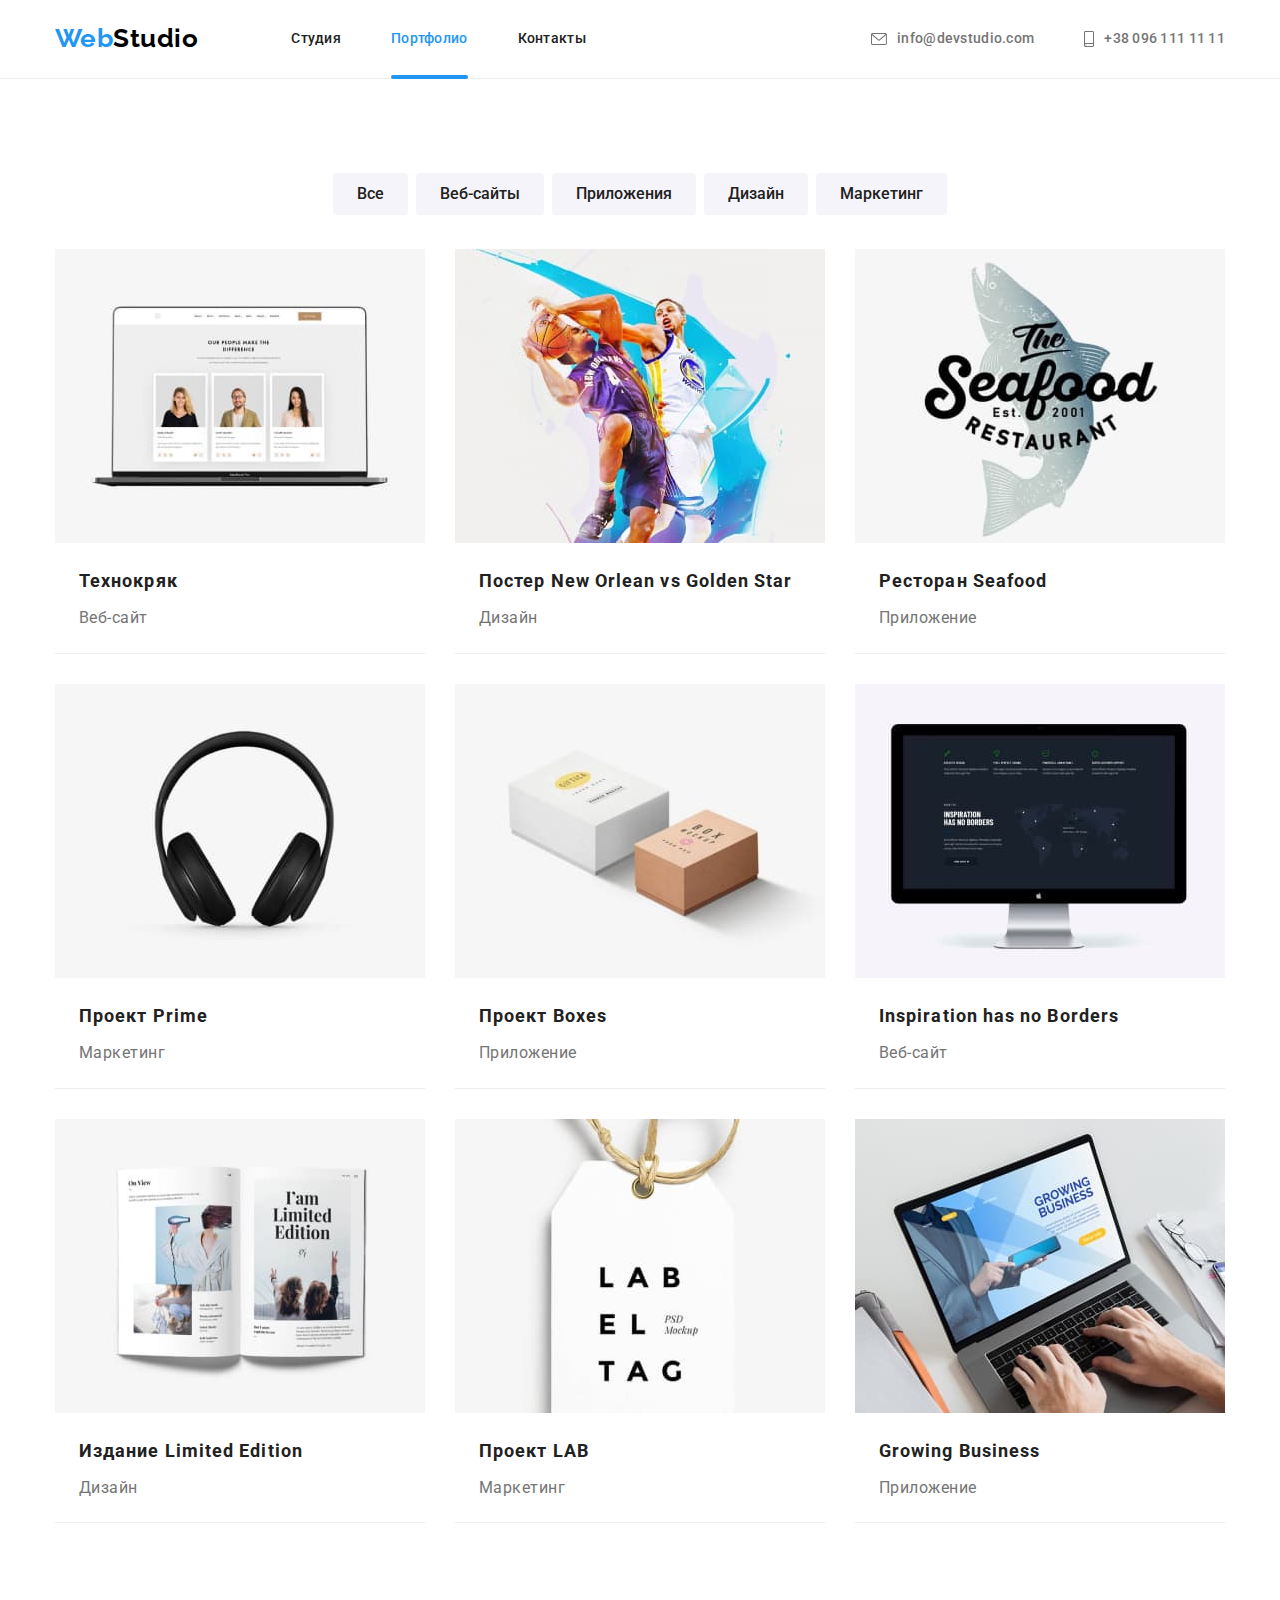
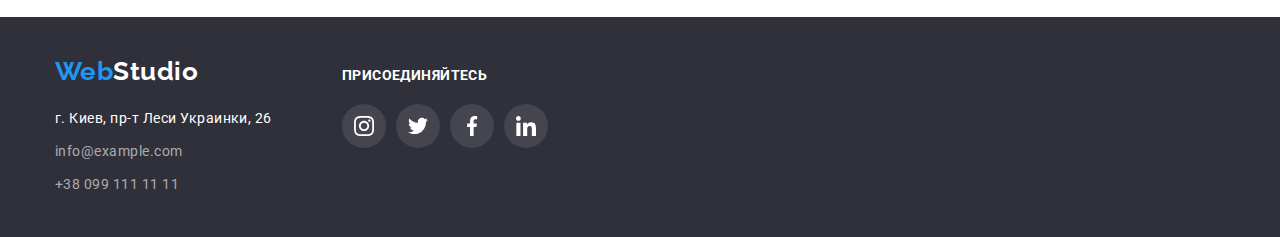
==== portfolio.html @ eec4f31c "Копирует ДЗ-5" ====
<!DOCTYPE html>
<html lang="ru">
  <head>
    <meta charset="UTF-8" />
    <meta http-equiv="X-UA-Compatible" content="IE=edge" />
    <meta name="viewport" content="width=device-width, initial-scale=1.0" />
    <title>Портфолио</title>
    <link
      href="https://fonts.googleapis.com/css2?family=Raleway:wght@700&family=Roboto:wght@400;500;700;900&display=swap"
      rel="stylesheet"
    />
    <link
      rel="stylesheet"
      href="https://cdnjs.cloudflare.com/ajax/libs/modern-normalize/1.1.0/modern-normalize.min.css"
    />
    <link rel="stylesheet" href="./css/styles.css" />
  </head>
  <body>
    <header class="header">
      <div class="contanier header-content">
        <nav class="header-nav">
          <a href="./index.html" class="logo logo-header" lang="en"
            >Web<span class="hdr">Studio</span></a
          >
          <ul class="header-list list">
            <li class="header-item">
              <a href="./index.html" class="header-link link transitions">Студия</a>
            </li>
            <li class="header-item">
              <a href="./portfolio.html" class="header-link link current transitions">Портфолио</a>
            </li>
            <li class="header-item">
              <a href="" class="header-link link transitions">Контакты</a>
            </li>
          </ul>
        </nav>
        <ul class="header-contacts list">
          <li class="header-contacts-item">
            <a href="mailto:info@devstudio.com" class="header-contact link transitions">
              <svg class="header-contacts-icon" width="16" height="12">
                <use href="./images/icons.svg#icon-envelope"></use>
              </svg>
              info@devstudio.com
            </a>
          </li>
          <li class="header-contacts-item">
            <a href="tel:+380961111111" class="header-contact link transitions">
              <svg class="header-contacts-icon" width="10" height="16">
                <use href="./images/icons.svg#icon-smartphone"></use>
              </svg>
              +38 096 111 11 11
            </a>
          </li>
        </ul>
      </div>
    </header>
    <main>
      <section class="portfolio">
        <!--заголовок не видимый-->
        <div class="contanier portfolio-content">
          <h1 class="visually-hidden">Портфолио</h1>
          <ul class="filters-list list">
            <li class="filters-item">
              <button type="button" class="filters-btn button transitions">Все</button>
            </li>
            <li class="filters-item">
              <button type="button" class="filters-btn button transitions">Веб-сайты</button>
            </li>
            <li class="filters-item">
              <button type="button" class="filters-btn button transitions">Приложения</button>
            </li>
            <li class="filters-item">
              <button type="button" class="filters-btn button transitions">Дизайн</button>
            </li>
            <li class="filters-item">
              <button type="button" class="filters-btn button transitions">Маркетинг</button>
            </li>
          </ul>
          <ul class="products-list list">
            <li class="products-item">
              <a href="" class="products-item-link transitions">
                <div class="products-thumb">
                  <img
                    src="./images/website-technokryak.jpg"
                    alt="Страница веб-сайта"
                    width="370"
                  />
                  <p class="products-top-text transitions">
                    Технокряк это современная площадка распространения коронавируса. Компании
                    используют эту платформу для цифрового шпионажа и атак на защищённые сервера
                    конкурентов.
                  </p>
                </div>
                <div class="products-item-text-content">
                  <h2 class="products-item-title">Технокряк</h2>
                  <p class="products-item-text">Веб-сайт</p>
                </div>
              </a>
            </li>
            <li class="products-item">
              <a href="" class="products-item-link transitions">
                <div class="products-thumb">
                  <img src="./images/design-post.jpg" alt="Блок-шот" width="370" />
                  <p class="products-top-text transitions">
                    Технокряк это современная площадка распространения коронавируса. Компании
                    используют эту платформу для цифрового шпионажа и атак на защищённые сервера
                    конкурентов.
                  </p>
                </div>
                <div class="products-item-text-content">
                  <h2 class="products-item-title">
                    Постер <span lang="en">New Orlean vs Golden Star</span>
                  </h2>
                  <p class="products-item-text">Дизайн</p>
                </div>
              </a>
            </li>
            <li class="products-item">
              <a href="" class="products-item-link transitions">
                <div class="products-thumb">
                  <img src="./images/application-seafood.jpg" alt="Лого ресторана" width="370" />
                  <p class="products-top-text transitions">
                    Технокряк это современная площадка распространения коронавируса. Компании
                    используют эту платформу для цифрового шпионажа и атак на защищённые сервера
                    конкурентов.
                  </p>
                </div>
                <div class="products-item-text-content">
                  <h2 class="products-item-title">Ресторан <span lang="en">Seafood</span></h2>
                  <p class="products-item-text">Приложение</p>
                </div>
              </a>
            </li>
            <li class="products-item">
              <a href="" class="products-item-link transitions">
                <div class="products-thumb">
                  <img src="./images/marketing-project-prime.jpg" alt="Наушники" width="370" />
                  <p class="products-top-text transitions">
                    Технокряк это современная площадка распространения коронавируса. Компании
                    используют эту платформу для цифрового шпионажа и атак на защищённые сервера
                    конкурентов.
                  </p>
                </div>
                <div class="products-item-text-content">
                  <h2 class="products-item-title">Проект <span lang="en">Prime</span></h2>
                  <p class="products-item-text">Маркетинг</p>
                </div>
              </a>
            </li>
            <li class="products-item">
              <a href="" class="products-item-link transitions">
                <div class="products-thumb">
                  <img src="./images/application-project-boxes.jpg" alt="Две коробки" width="370" />
                  <p class="products-top-text transitions">
                    Технокряк это современная площадка распространения коронавируса. Компании
                    используют эту платформу для цифрового шпионажа и атак на защищённые сервера
                    конкурентов.
                  </p>
                </div>
                <div class="products-item-text-content">
                  <h2 class="products-item-title">Проект <span lang="en">Boxes</span></h2>
                  <p class="products-item-text">Приложение</p>
                </div>
              </a>
            </li>
            <li class="products-item">
              <a href="" class="products-item-link transitions">
                <div class="products-thumb">
                  <img
                    src="./images/website-inspiration.jpg"
                    alt="Страница веб-сайта"
                    width="370"
                  />
                  <p class="products-top-text transitions">
                    Технокряк это современная площадка распространения коронавируса. Компании
                    используют эту платформу для цифрового шпионажа и атак на защищённые сервера
                    конкурентов.
                  </p>
                </div>
                <div class="products-item-text-content">
                  <h2 class="products-item-title" lang="en">Inspiration has no Borders</h2>
                  <p class="products-item-text">Веб-сайт</p>
                </div>
              </a>
            </li>
            <li class="products-item">
              <a href="" class="products-item-link transitions">
                <div class="products-thumb">
                  <img src="./images/design-limited-edition.jpg" alt="Страницы книги" width="370" />
                  <p class="products-top-text transitions">
                    Технокряк это современная площадка распространения коронавируса. Компании
                    используют эту платформу для цифрового шпионажа и атак на защищённые сервера
                    конкурентов.
                  </p>
                </div>
                <div class="products-item-text-content">
                  <h2 class="products-item-title">
                    Издание <span lang="en">Limited Edition</span>
                  </h2>
                  <p class="products-item-text">Дизайн</p>
                </div>
              </a>
            </li>
            <li class="products-item">
              <a href="" class="products-item-link transitions">
                <div class="products-thumb">
                  <img src="./images/marketing-project-lab.jpg" alt="Ярлык" width="370" />
                  <p class="products-top-text transitions">
                    Технокряк это современная площадка распространения коронавируса. Компании
                    используют эту платформу для цифрового шпионажа и атак на защищённые сервера
                    конкурентов.
                  </p>
                </div>
                <div class="products-item-text-content">
                  <h2 class="products-item-title">Проект LAB</h2>
                  <p class="products-item-text">Маркетинг</p>
                </div>
              </a>
            </li>
            <li class="products-item">
              <a href="" class="products-item-link transitions">
                <div class="products-thumb">
                  <img
                    src="./images/application-growing-business.jpg"
                    alt="Страница на экране ноутбука"
                    width="370"
                  />
                  <p class="products-top-text transitions">
                    Технокряк это современная площадка распространения коронавируса. Компании
                    используют эту платформу для цифрового шпионажа и атак на защищённые сервера
                    конкурентов.
                  </p>
                </div>
                <div class="products-item-text-content">
                  <h2 class="products-item-title" lang="en">Growing Business</h2>
                  <p class="products-item-text">Приложение</p>
                </div>
              </a>
            </li>
          </ul>
        </div>
      </section>
    </main>
    <footer class="footer">
      <div class="footer-content contanier">
        <div class="footer-address">
          <a href="./index.html" class="logo logo-footer" lang="en"
            >Web<span class="ftr">Studio</span>
          </a>
          <address class="address">
            <ul class="address-list list">
              <li class="address-item">
                <a
                  href="https://goo.gl/maps/TxTMKxAQMS6T1ihJ8"
                  target="_blank"
                  rel="nofollow noreferrer "
                  class="address-map link transitions"
                  >г. Киев, пр-т Леси Украинки, 26
                </a>
              </li>
              <li class="address-item">
                <a href="mailto:info@example.com" class="footer-contact link transitions"
                  >info@example.com</a
                >
              </li>
              <li class="address-item">
                <a href="tel:+380991111111" class="footer-contact link transitions"
                  >+38 099 111 11 11</a
                >
              </li>
            </ul>
          </address>
        </div>
        <div class="footer-social">
          <h3 class="footer-social-title">присоединяйтесь</h3>
          <ul class="footer-social-list list">
            <li class="footer-social-item">
              <a href="" class="footer-social-icon transitions">
                <svg width="20" height="20">
                  <use href="./images/icons.svg#icon-instagram"></use>
                </svg>
                <span class="visually-hidden">instagram</span>
              </a>
            </li>
            <li class="footer-social-item">
              <a href="" class="footer-social-icon transitions">
                <svg width="20" height="20">
                  <use href="./images/icons.svg#icon-twitter"></use>
                </svg>
                <span class="visually-hidden">twitter</span>
              </a>
            </li>
            <li class="footer-social-item">
              <a href="" class="footer-social-icon transitions">
                <svg width="20" height="20">
                  <use href="./images/icons.svg#icon-facebook"></use>
                </svg>
                <span class="visually-hidden">facebook</span>
              </a>
            </li>
            <li class="footer-social-item">
              <a href="" class="footer-social-icon transitions">
                <svg width="20" height="20">
                  <use href="./images/icons.svg#icon-linkedin"></use>
                </svg>
                <span class="visually-hidden">linkedin</span>
              </a>
            </li>
          </ul>
        </div>
      </div>
    </footer>
  </body>
</html>
---- css/styles.css ----
/* Используемые цвета в проекте */
/* основной цвет текста - #212121 */
/* вторичный цвет текста - #757575 */
/* цвет текста при наведении и цвет первой части лого - #2196F3 */
/* цвет текста второй части лого в шапке - #000000 */
/* цвет текста второй части лого в подвале - #FFFFFF */
/* цвет текста Hero - #FFFFFF */
/* цвет текста адреса - #FFFFFF */
/* цвет текста контактов в подвале - rgba(255, 255, 255, 0,6) */
/* цвет текста при акценте - #FFFFFF */
/* основной цвет фона - #E5E5E5 */
/* вторичный цвет фона - #2F303A */
/* цвет фона секции Наща команда - #F5F4FA */
/* цвет фона шапки - #FFFFFF */
/* акцент - #2196F3 */
/* цвет фона карточки продукта - #EEEEEE */
/* цвет фона кнопки фильтра - #F5F4FA */

:root {
  --primary-text-color: #212121;
  --secondary-text-color: #757575;
  --hover-text-color: #2196f3;
  --logo-text-color: #2196f3;
  --partlogo-text-color-header: #000000;
  --partlogo-text-color-footer: #ffffff;
  --hero-text-color: #ffffff;
  --addresse-text-color: #ffffff;
  --footer-contacts-text-color: rgba(255, 255, 255, 0.6);
  --accent-text-color: #ffffff;
  --primary-bg-color: #e5e5e5;
  --secondary-bg-color: #2f303a;
  --header-bg-color: #ffffff;
  --accent-color: #2196f3;
  --additional-bg-color: #f5f4fa;
  --white-bg-color: #ffffff;
  --product-card-bg-color: #ffffff;
  --accent-hero-btn-bg-color: #188ce8;
  --accent-icon-bg-color: #2196f3;
  --primary-icon-fill: #afb1b8;
  --accent-icon-fill: #ffffff;
  --modal-bg-color: #ffffff;
}

/* Общие свойства */

body {
  background-color: var(--white-bg-color);
  color: var(--primary-text-color);
  font-family: Roboto, sans-serif;
  letter-spacing: 0.03em;
}
a {
  color: var(--primary-text-color);
  text-decoration: none;
}
p {
  color: var(--secondary-text-color);
}
h1,
h2,
h3,
h4,
h5,
h6,
p {
  margin-top: 0;
  margin-bottom: 0;
}
img {
  display: block;
  width: 100%;
  height: auto;
}
.list {
  padding: 0;
  margin: 0;
  list-style: none;
}
.link {
  padding-top: 5px;
  padding-bottom: 5px;
}
.link:focus,
.link:hover {
  color: var(--hover-text-color);
}
.title {
  font-weight: 700;
  font-size: 36px;
  line-height: 1.17;
  text-align: center;
}
.logo {
  color: var(--logo-text-color);
  font-family: Raleway, sans-serif;
  font-weight: 700;
  font-size: 26px;
  line-height: 1.15;
}
.visually-hidden {
  position: absolute;
  white-space: nowrap;
  width: 1px;
  height: 1px;
  overflow: hidden;
  border: 0;
  padding: 0;
  clip: rect(0 0 0 0);
  clip-path: inset(50%);
  margin: -1px;
}
.current {
  color: var(--hover-text-color);
}
.current::after {
  position: absolute;
  content: '';
  top: 44px;
  left: 0;
  width: 100%;
  height: 4px;
  background-color: var(--hover-text-color);
  border-radius: 2px;
  cursor: auto;
}
.contanier {
  width: 1200px;
  margin-left: auto;
  margin-right: auto;
  padding-left: 15px;
  padding-right: 15px;
  /* outline: 2px solid #2196f3; */
}

/* Buttons */

.hero-button {
  padding-top: 10px;
  padding-right: 32px;
  padding-bottom: 10px;
  padding-left: 32px;
  font-weight: 700;
  line-height: 1.87;
  letter-spacing: 0.06em;
}
.button {
  border-color: transparent;
  border-radius: 4px;
  cursor: pointer;
  background-color: var(--additional-bg-color);
  color: var(--primary-text-color);
  font-size: 16px;
  font-family: inherit;
  text-align: center;
}
.hero-button,
.button:hover,
.button:focus {
  background-color: var(--accent-color);
  color: var(--accent-text-color);
}
.hero-button:hover,
.hero-button:focus {
  background-color: var(--accent-hero-btn-bg-color);
  box-shadow: 0px 4px 4px rgba(0, 0, 0, 0.15);
}
.filters-btn {
  padding-top: 6px;
  padding-right: 22px;
  padding-bottom: 6px;
  padding-left: 22px;
  font-weight: 500;
  line-height: 1.62;
}
.filters-btn:hover,
.filters-btn:focus {
  box-shadow: 0px 3px 1px rgba(0, 0, 0, 0.1), 0px 1px 2px rgba(0, 0, 0, 0.08),
    0px 2px 2px rgba(0, 0, 0, 0.12);
}
.transitions {
  transition-property: color, background-color, box-shadow, border-color, transform;
  transition-duration: 250ms;
  transition-timing-function: cubic-bezier(0.4, 0, 0.2, 1);
}
/* -----Стили главной страницы----- */

/* Header */

.header {
  background-color: var(--header-bg-color);
  padding-top: 24px;
  padding-bottom: 24px;
  border-bottom: 1px solid #ececec;
}
.header-content {
  display: flex;
  align-items: center;
}
.header-nav {
  display: flex;
  align-items: center;
}
.logo-header {
  margin-right: 93px;
}
.hdr {
  color: var(--partlogo-text-color-header);
}
.header-list,
.header-contacts {
  font-weight: 500;
  font-size: 14px;
  line-height: 1.14;
  letter-spacing: 0.02em;
  display: flex;
  align-items: center;
}
.header-item {
  position: relative;
}
.header-item:not(:last-child) {
  margin-right: 50px;
}
.header-contacts {
  margin-left: auto;
}
.header-contacts-item {
  align-items: center;
}
.header-contacts-item:not(:last-child) {
  margin-right: 50px;
}
.header-contact {
  color: var(--secondary-text-color);
  display: flex;
  align-items: center;
}
.header-contacts-icon {
  margin-right: 10px;
  fill: currentColor;
}

/* Hero */

.hero {
  padding-top: 200px;
  padding-bottom: 200px;
  text-align: center;
  background-image: linear-gradient(rgba(47, 48, 58, 0.4), rgba(47, 48, 58, 0.4)),
    url(../images/hero-bg.jpg);
  background-color: var(--secondary-bg-color);
  color: var(--hero-text-color);
  max-width: 1600px;
  margin-right: auto;
  margin-left: auto;
}
.hero-title {
  width: 696px;
  margin-left: auto;
  margin-right: auto;
  margin-bottom: 30px;
  font-weight: 900;
  font-size: 44px;
  line-height: 1.36;
  letter-spacing: 0.06em;
  text-transform: uppercase;
}

/* Особенности */

.peculiarities {
  padding-top: 94px;
  padding-bottom: 94px;
}

.peculiarities-list {
  display: flex;
}

.peculiarities-item {
  width: calc((100% - 90px) / 4);
  margin-right: 30px;
}
.peculiarities-item:nth-child(4n) {
  margin-right: 0;
}
.peculiarities-item-icon {
  display: flex;
  width: 100%;
  justify-content: center;
  padding-top: 25px;
  padding-bottom: 25px;
  margin-bottom: 30px;
  border-radius: 4px;
  background-color: var(--additional-bg-color);
}
.peculiarities-item-title {
  margin-bottom: 10px;
  font-weight: 700;
  font-size: 14px;
  line-height: 1.14;
  text-transform: uppercase;
}
.peculiarities-item-text {
  font-size: 14px;
  line-height: 1.71;
}

/* Чем мы занимаемся */

.working {
  padding-bottom: 94px;
}
.working-title {
  margin-bottom: 50px;
}
.working-list {
  display: flex;
}
.working-item {
  position: relative;
  width: calc((100% - 60px) / 3);
  margin-right: 30px;
}
.working-item:nth-child(3n) {
  margin-right: 0;
}
.working-top-title {
  position: absolute;
  bottom: 0;
  left: 0;
  width: 100%;
  display: flex;
  justify-content: center;
  align-items: center;
  background-color: rgba(47, 48, 58, 0.8);
  color: var(--accent-text-color);
  padding-top: 27px;
  padding-bottom: 27px;
  font-weight: 700;
  font-size: 14px;
  line-height: 1.14;
  text-transform: uppercase;
}

/* Наша команда*/

.developers {
  background-color: var(--additional-bg-color);
  padding-top: 94px;
  padding-bottom: 94px;
}
.developers-title {
  margin-bottom: 50px;
}
.developers-list {
  display: flex;
}
.developers-item {
  width: calc((100% - 90px) / 4);
  margin-right: 30px;
  background-color: var(--white-bg-color);
  box-shadow: 0px 1px 3px rgba(0, 0, 0, 0.12), 0px 1px 1px rgba(0, 0, 0, 0.14),
    0px 2px 1px rgba(0, 0, 0, 0.2);
  border-top-left-radius: 0px;
  border-top-right-radius: 0px;
  border-bottom-right-radius: 4px;
  border-bottom-left-radius: 4px;
}
.developers-item:nth-child(4n) {
  margin-right: 0;
}
.emploees-text {
  padding-top: 30px;
  padding-bottom: 30px;
}
.name {
  font-weight: 500;
  margin-bottom: 10px;
}
.emploees {
  font-size: 16px;
  line-height: 1.19;
  text-align: center;
}
.developers-position {
  margin-bottom: 16px;
}
.developers-social-list {
  display: flex;
  justify-content: center;
  align-items: center;
}
.developers-social-item + .developers-social-item {
  margin-left: 10px;
}
.developers-social-icon {
  display: flex;
  width: 44px;
  height: 44px;
  justify-content: center;
  align-items: center;
  border-radius: 50%;
  color: #afb1b8;
  fill: currentColor;
}
.developers-social-icon:hover,
.developers-social-icon:focus {
  background-color: var(--accent-icon-bg-color);
  color: var(--accent-icon-fill);
}

/* Постоянные клиенты */

.clients {
  padding-top: 94px;
  padding-bottom: 94px;
}
.clients-title {
  margin-bottom: 50px;
}
.clients-list {
  display: flex;
}
.clients-item {
  width: calc((100% - 150px) / 6);
  margin-right: 30px;
}
.clients-item:last-child {
  margin-right: 0;
}
.clients-link {
  display: flex;
  justify-content: center;
  padding-top: 16px;
  padding-right: 32px;
  padding-bottom: 16px;
  padding-left: 32px;
  color: var(--primary-icon-fill);
  border: 1px solid var(--primary-icon-fill);
  border-radius: 4px;
}
.clients-link:hover,
.clients-link:focus {
  color: var(--accent-color);
  border-color: var(--accent-color);
}

.clients-icon {
  align-items: center;
  fill: currentColor;
}

/* Footer */

.footer {
  background-color: var(--secondary-bg-color);
  padding-top: 40px;
  padding-bottom: 40px;
}
.footer-content {
  display: flex;
  align-items: baseline;
}
.footer-address {
  margin-right: 70px;
}
.logo-footer {
  margin-bottom: 20px;
  display: inline-block;
}
.ftr {
  color: var(--partlogo-text-color-footer);
}
.address {
  font-style: normal;
  font-size: 14px;
  line-height: 1.71;
}
.address-item:not(:last-child) {
  margin-bottom: 9px;
}
.address-map {
  color: var(--addresse-text-color);
}
.footer-contact {
  color: var(--footer-contacts-text-color);
}
.footer-social {
  min-width: 206px;
}
.footer-social-title {
  font-weight: 700;
  font-size: 14px;
  line-height: 1.14;
  letter-spacing: 0.03em;
  text-transform: uppercase;
  color: var(--addresse-text-color);
  margin-bottom: 20px;
}
.footer-social-list {
  display: flex;
}
.footer-social-item + .footer-social-item {
  margin-left: 10px;
}
.footer-social-icon {
  display: flex;
  width: 44px;
  height: 44px;
  justify-content: center;
  align-items: center;
  border-radius: 50%;
  fill: var(--accent-icon-fill);
  background-color: rgba(255, 255, 255, 0.1);
}
.footer-social-icon:hover,
.footer-social-icon:focus {
  background-color: var(--accent-icon-bg-color);
}

/* -----Модальное окно----- */

.backdrop {
  width: 100vw;
  height: 100vh;
  position: fixed;
  top: 0;
  background-color: rgba(0, 0, 0, 0.2);
  transition: opacity 700ms, visibility 700ms;
}
.backdrop.is-hidden .modal {
  transform: rotate(180deg);
}
.modal {
  position: absolute;
  top: 50%;
  left: 50%;
  transform: translate(-50%, -50%);
  min-width: 528px;
  min-height: 581px;
  background-color: var(--modal-bg-color);
  box-shadow: 0px 1px 3px rgba(124, 122, 122, 0.12), 0px 1px 1px rgba(0, 0, 0, 0.14),
    0px 2px 1px rgba(0, 0, 0, 0.2);
  border-radius: 4px;
  transition: transform 700ms;
}
.modal-close-btn {
  position: absolute;
  top: 8px;
  right: 8px;
  display: flex;
  justify-content: center;
  align-items: center;
  width: 30px;
  height: 30px;
  border-radius: 50%;
  border: 1px solid rgba(0, 0, 0, 0.1);
  background-color: transparent;
  padding: 0;
  cursor: pointer;
}
.modal-close-btn:hover,
.modal-close-btn:focus {
  box-shadow: 0px 1px 3px rgba(0, 0, 0, 0.12), 0px 1px 1px rgba(0, 0, 0, 0.14),
    0px 2px 1px rgba(0, 0, 0, 0.2);
}
.is-hidden {
  opacity: 0;
  pointer-events: none;
  visibility: hidden;
}

/* -----Стили страницы Портфолио----- */

/* Products */

.portfolio {
  padding-top: 94px;
  padding-bottom: 94px;
}
.filters-list {
  display: flex;
  justify-content: center;
  margin-bottom: 34px;
}
.filters-item:not(:last-child) {
  margin-right: 8px;
}
.products-list {
  display: flex;
  flex-wrap: wrap;
  width: 100%;
}
.products-item {
  width: calc((100% - 60px) / 3);
  margin-right: 30px;
  margin-bottom: 30px;
  background-color: var(--product-card-bg-color);
  border-bottom: 1px solid #eeeeee;
}
.products-item:nth-child(3n) {
  margin-right: 0;
}
.products-item:nth-last-child(-n + 3) {
  margin-bottom: 0px;
}
.products-item-link {
  display: block;
}
.products-item-link:hover,
.products-item-link:focus {
  box-shadow: 0px 1px 1px rgba(0, 0, 0, 0.12), 0px 4px 4px rgba(0, 0, 0, 0.06),
    1px 4px 6px rgba(0, 0, 0, 0.16);
}
.products-item-link:hover .products-top-text,
.products-item-link:focus .products-top-text {
  transform: translateY(0%);
}

.products-thumb {
  position: relative;
  overflow: hidden;
}
.products-top-text {
  position: absolute;
  top: 0;
  left: 0;
  padding: 63px 24px;
  font-weight: normal;
  font-size: 18px;
  line-height: 1.56;
  color: var(--accent-text-color);
  background-color: rgba(33, 150, 243, 0.9);
  transform: translateY(100%);
}
.products-item-text-content {
  padding-top: 20px;
  padding-right: 24px;
  padding-bottom: 20px;
  padding-left: 24px;
}
.products-item-title {
  font-weight: 700;
  font-size: 18px;
  line-height: 2;
  letter-spacing: 0.06em;
  margin-bottom: 4px;
}
.products-item-text {
  font-size: 16px;
  line-height: 1.87;
}
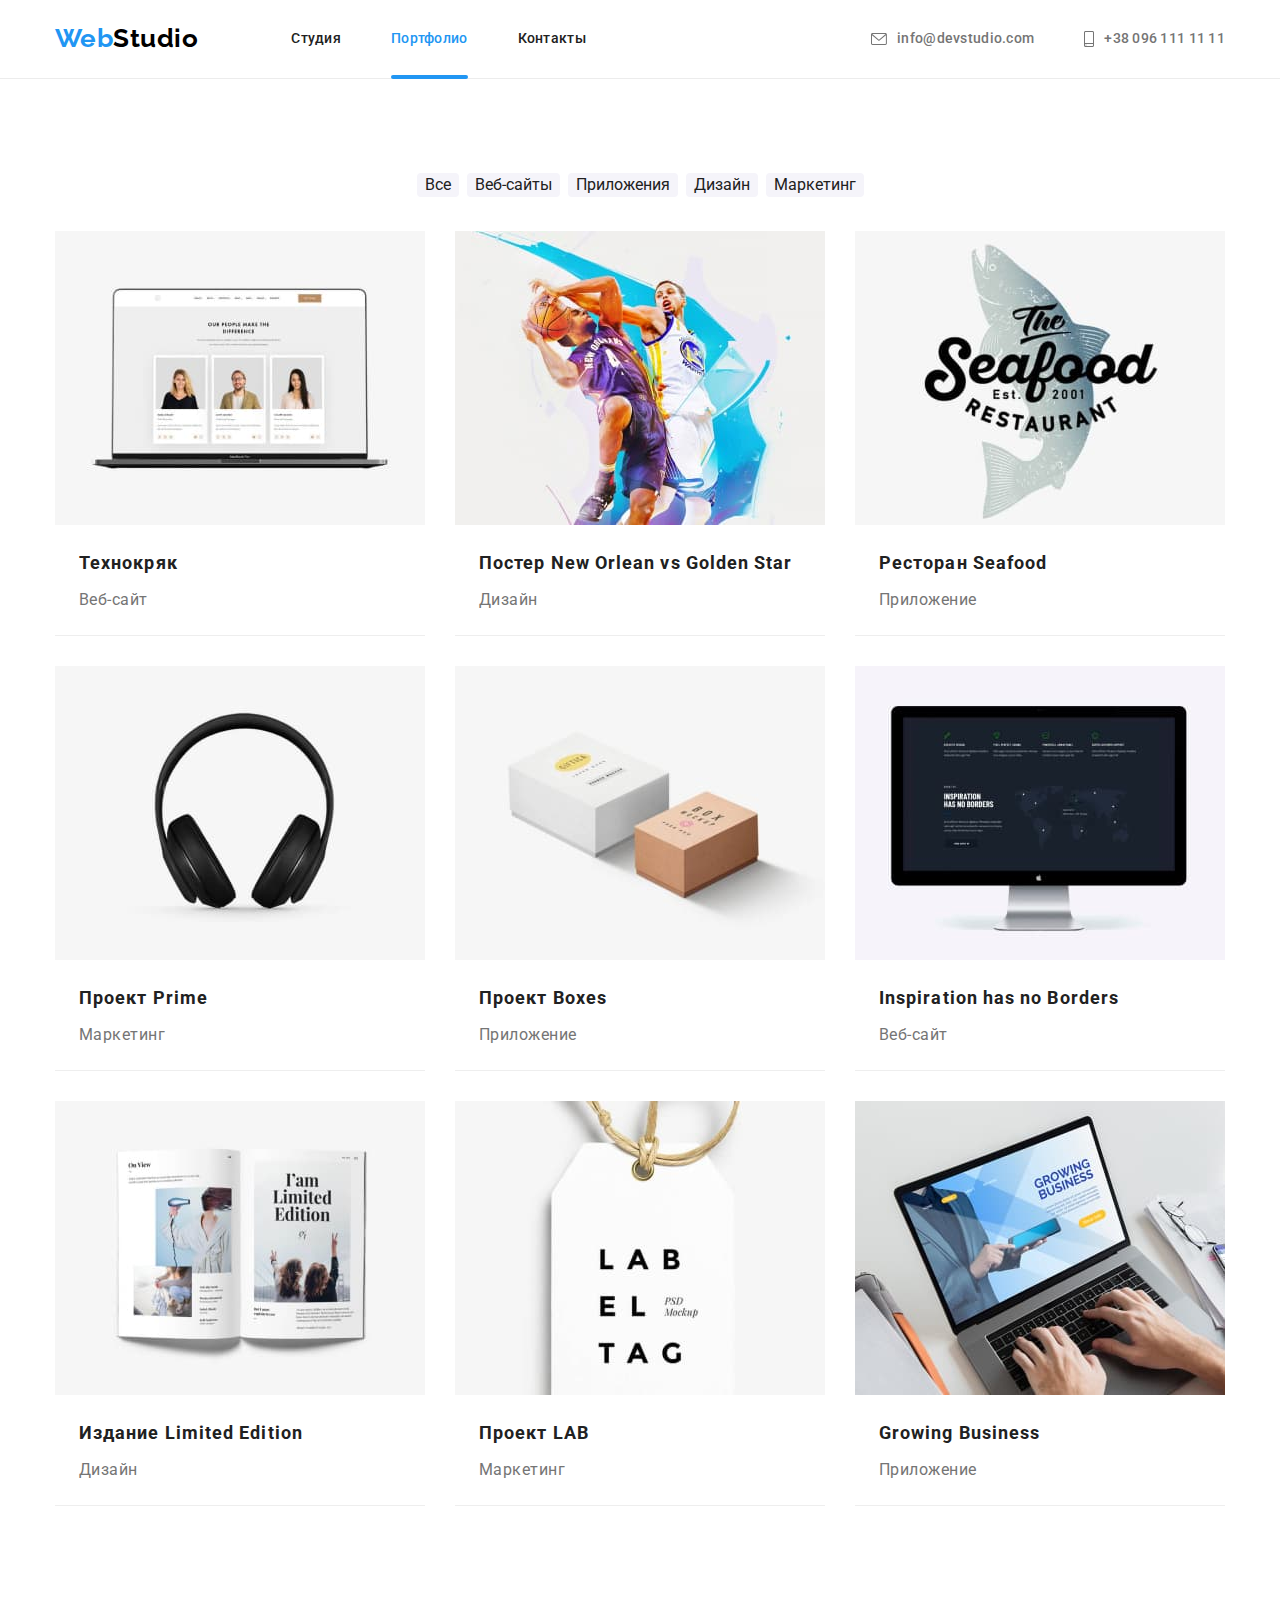
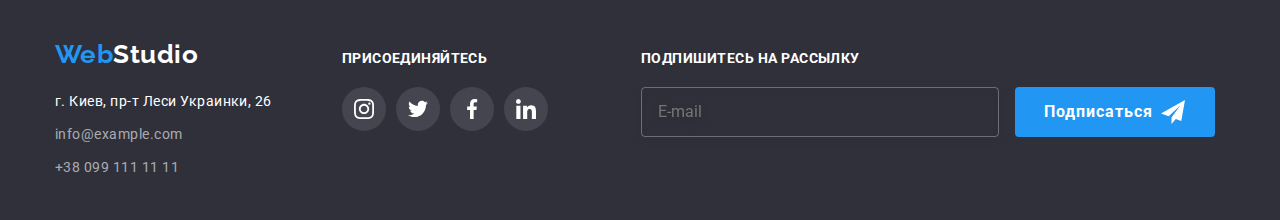
==== commit f028d6a8: "Добавляет форму в футер" ====
--- a/portfolio.html
+++ b/portfolio.html
@@ -308,6 +308,20 @@
             </li>
           </ul>
         </div>
+        <form class="footer-email-form" autocomplete="off">
+          <b class="footer-email-form-text">Подпишитесь на рассылку</b>
+          <input
+            type="email"
+            name="email"
+            placeholder="E-mail"
+            class="footer-email-form-input form-reset-input transitions"
+          />
+          <button type="submit" class="footer-email-form-btn button transitions">
+            <svg width="24" height="24" class="footer-email-form-icon">
+              <use href="./images/icons.svg#icon-send"></use></svg
+            >Подписаться
+          </button>
+        </form>
       </div>
     </footer>
   </body>
--- a/css/styles.css
+++ b/css/styles.css
@@ -25,7 +25,7 @@
   --partlogo-text-color-footer: #ffffff;
   --hero-text-color: #ffffff;
   --addresse-text-color: #ffffff;
-  --footer-contacts-text-color: rgba(255, 255, 255, 0.6);
+  --footer-text-color: rgba(255, 255, 255, 0.6);
   --accent-text-color: #ffffff;
   --primary-bg-color: #e5e5e5;
   --secondary-bg-color: #2f303a;
@@ -154,13 +154,16 @@
   text-align: center;
 }
 .hero-button,
+.footer-email-form-btn,
 .button:hover,
 .button:focus {
   background-color: var(--accent-color);
   color: var(--accent-text-color);
 }
 .hero-button:hover,
-.hero-button:focus {
+.hero-button:focus,
+.footer-email-form-btn:hover,
+.footer-email-form-btn:focus,
   background-color: var(--accent-hero-btn-bg-color);
   box-shadow: 0px 4px 4px rgba(0, 0, 0, 0.15);
 }
@@ -177,11 +180,32 @@
   box-shadow: 0px 3px 1px rgba(0, 0, 0, 0.1), 0px 1px 2px rgba(0, 0, 0, 0.08),
     0px 2px 2px rgba(0, 0, 0, 0.12);
 }
+.footer-email-form-btn {
+  position: relative;
+  padding: 8px 60px 8px 27px;
+  font-weight: 700;
+  font-size: 16px;
+  line-height: 1.87;
+  letter-spacing: 0.06em;
+}
+}
+
+/* Переход */
+
 .transitions {
-  transition-property: color, background-color, box-shadow, border-color, transform;
+  transition-property: color, background-color, box-shadow, border-color, transform, fill;
   transition-duration: 250ms;
   transition-timing-function: cubic-bezier(0.4, 0, 0.2, 1);
 }
+
+/* Сброс для форм */
+
+.form-reset-input {
+  background-color: transparent;
+  border: none;
+  outline: none;
+}
+
 /* -----Стили главной страницы----- */
 
 /* Header */
@@ -484,10 +508,11 @@
   color: var(--addresse-text-color);
 }
 .footer-contact {
-  color: var(--footer-contacts-text-color);
+  color: var(--footer-text-color);
 }
 .footer-social {
   min-width: 206px;
+  margin-right: 93px;
 }
 .footer-social-title {
   font-weight: 700;
@@ -517,6 +542,43 @@
 .footer-social-icon:hover,
 .footer-social-icon:focus {
   background-color: var(--accent-icon-bg-color);
+}
+.footer-email-form-text {
+  display: block;
+  font-weight: 700;
+  font-size: 14px;
+  line-height: 1.14;
+  text-transform: uppercase;
+  color: var(--accent-text-color);
+  margin-bottom: 20px;
+}
+.footer-email-form-input {
+  font-weight: 400;
+  font-size: 16px;
+  line-height: 1.25;
+  padding: 15px 16px;
+  width: 358px;
+  height: 50px;
+  color: var(--footer-text-color);
+  border: 1px solid rgba(255, 255, 255, 0.3);
+  filter: drop-shadow(0px 4px 4px rgba(0, 0, 0, 0.15));
+  border-radius: 4px;
+  margin-right: 12px;
+}
+.footer-email-form-input:valid:not(:placeholder-shown) {
+  border: 1px solid #00ff00;
+}
+.footer-email-form-input:invalid {
+  border: 1px solid #ff0000;
+}
+.footer-email-form-input:focus:placeholder-shown {
+  border: 1px solid var(--accent-color);
+}
+.footer-email-form-icon {
+  position: absolute;
+  top: 50%;
+  right: 28px;
+  transform: translateY(-50%);
 }
 
 /* -----Модальное окно----- */
